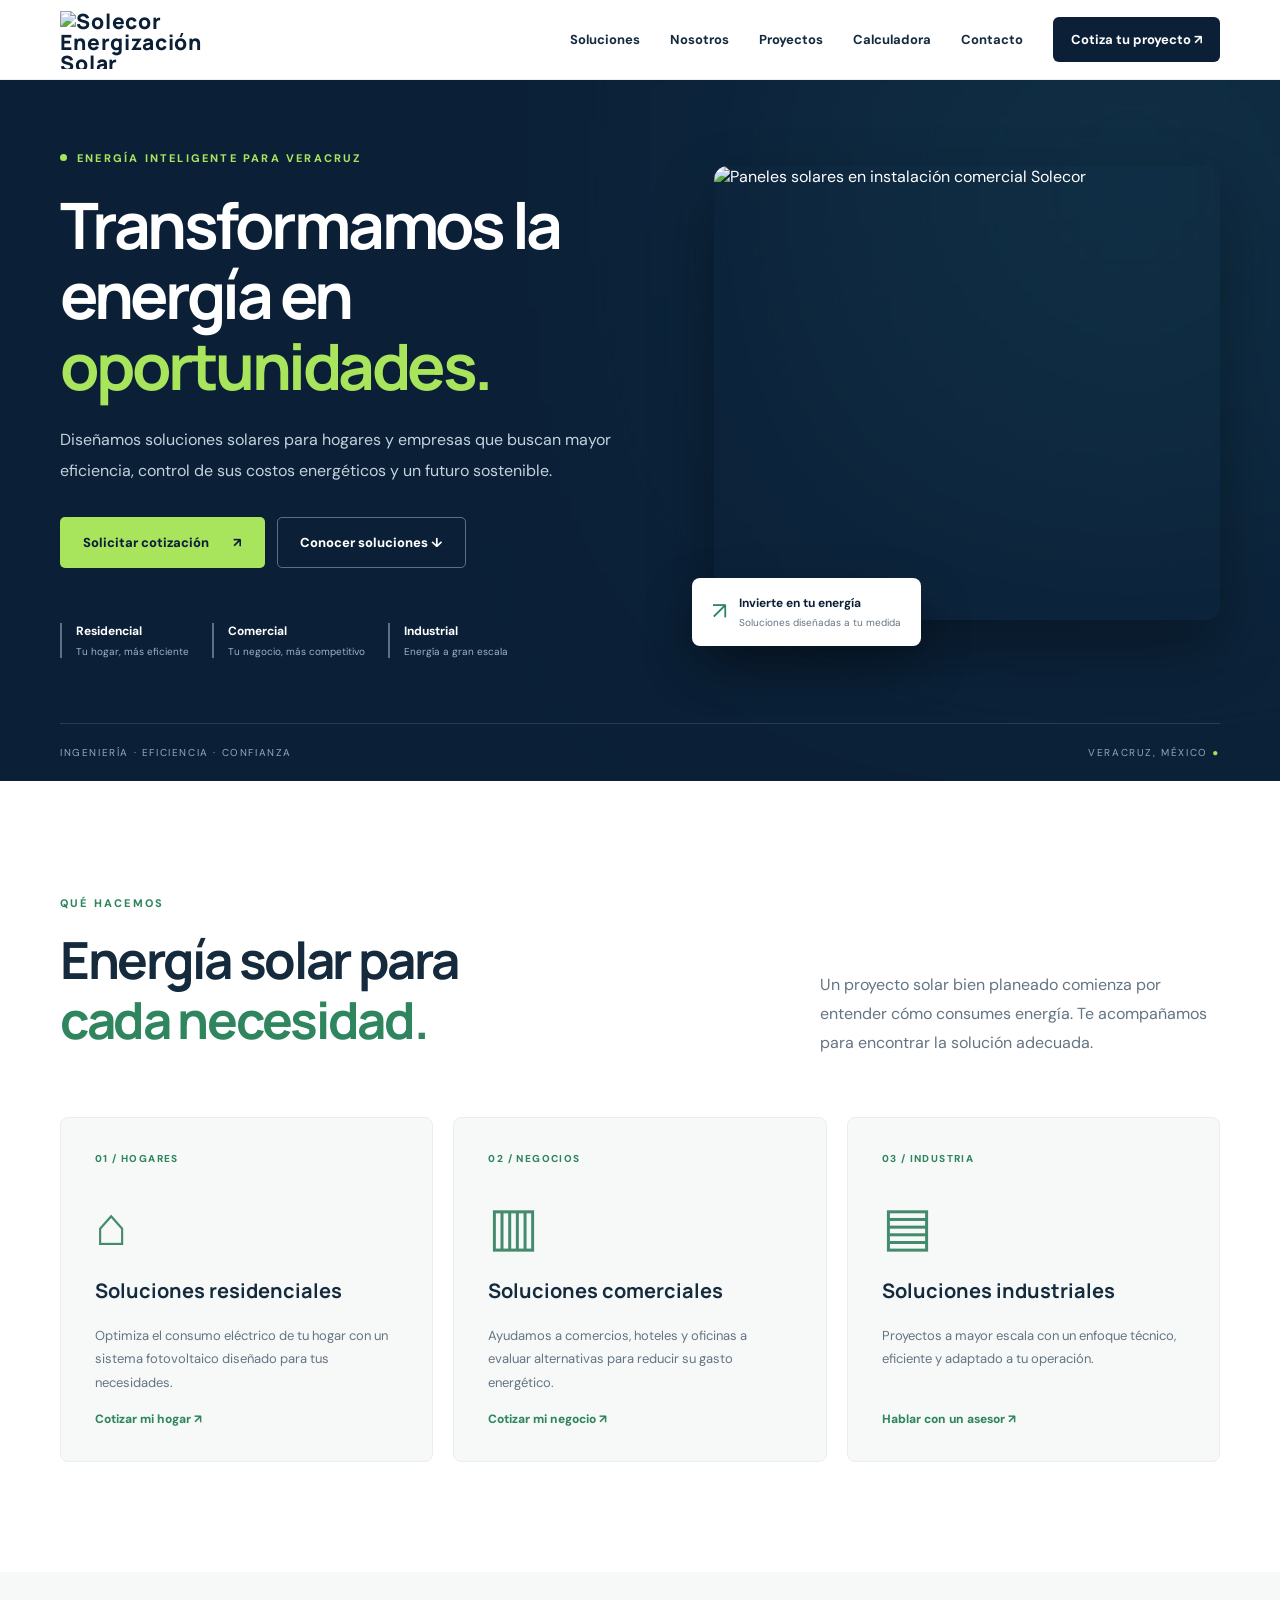
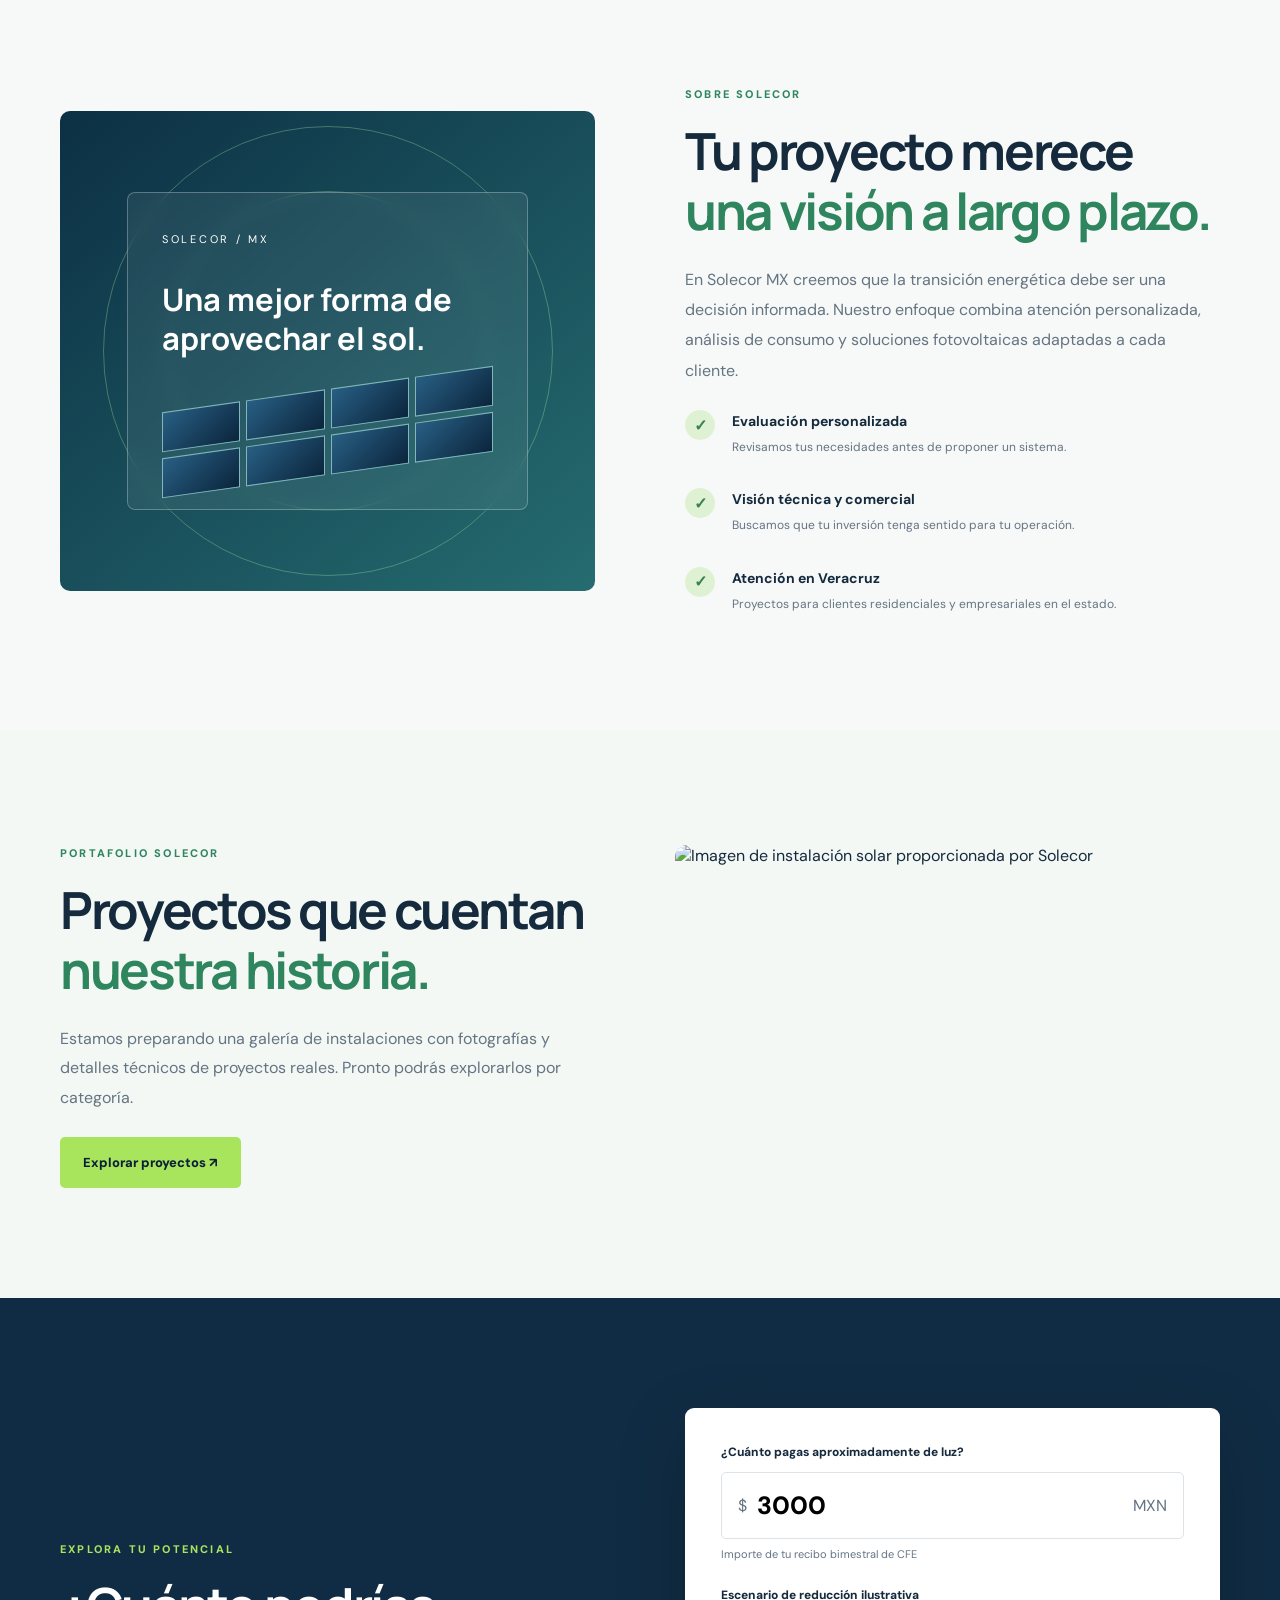
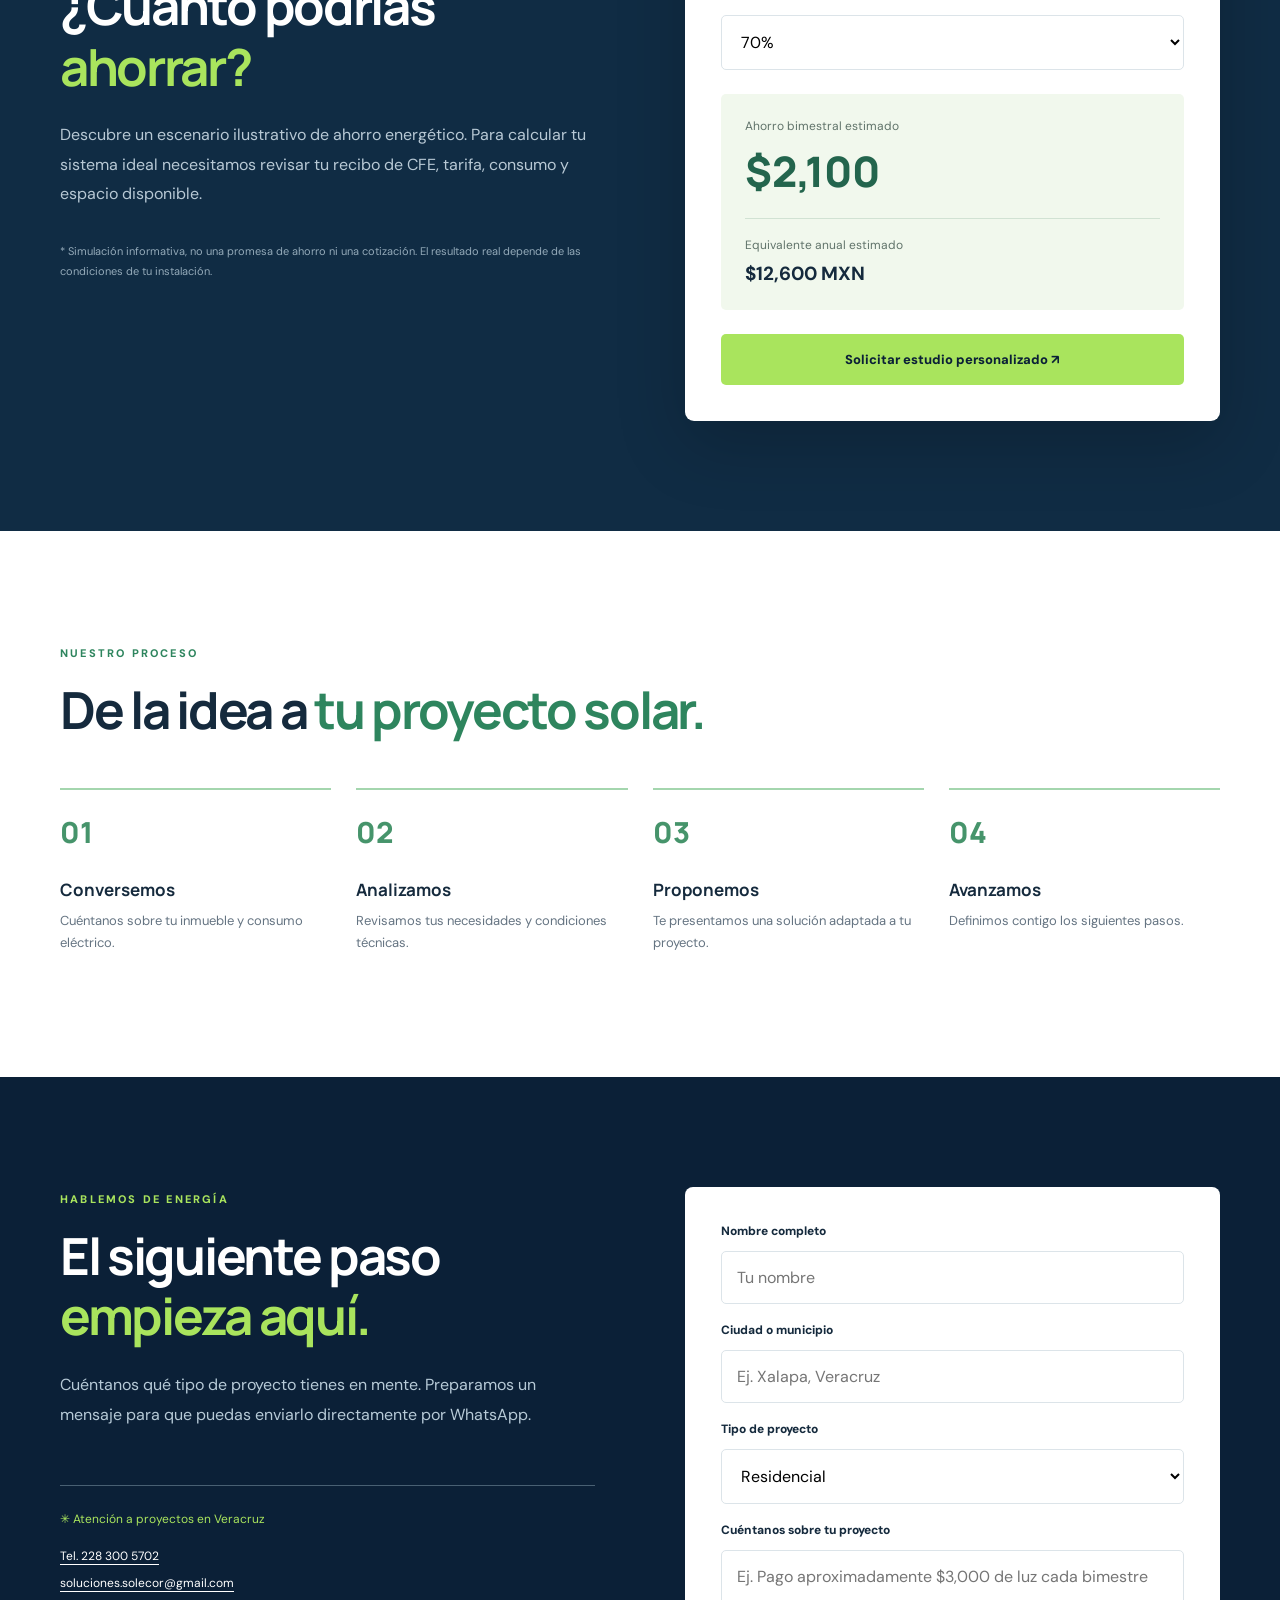
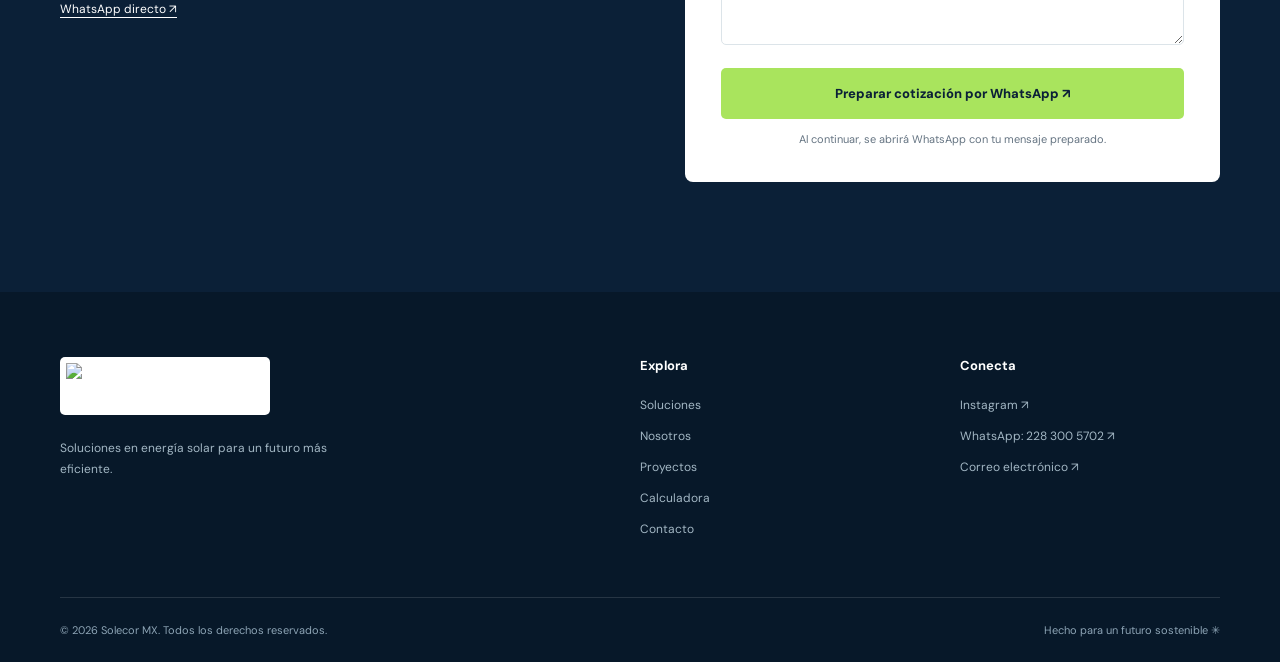
==== index.html @ 4fe8b653 "Página oficial Solecor MX." ====
<!doctype html>
<html lang="es-MX">
<head>
<meta charset="utf-8"><meta name="viewport" content="width=device-width,initial-scale=1">
<title>Solecor MX | Soluciones en Energía Solar en Veracruz</title>
<meta name="description" content="Solecor MX: soluciones de energía solar para hogares, comercios e industrias en Veracruz. Solicita una evaluación de tu proyecto fotovoltaico.">
<meta property="og:title" content="Solecor | Energización Solar"><meta property="og:description" content="Venta e instalación de paneles solares para hogares y empresas en Veracruz."><meta property="og:type" content="website"><meta property="og:image" content="assets/instalacion-solar-solecor.jpg"><meta name="theme-color" content="#0b2037"><meta name="robots" content="index,follow">
<link rel="icon" href="favicon.svg" type="image/svg+xml"><link rel="stylesheet" href="styles.css">
</head>
<body>
<header class="header" id="inicio"><div class="container nav"><a class="brand" href="#inicio" aria-label="Solecor MX inicio"><img class="brand-logo" src="assets/solecor-logo.png" alt="Solecor Energización Solar"></a><button class="menu-toggle" id="menuToggle" aria-expanded="false" aria-controls="mainNav" aria-label="Abrir menú">☰</button><nav id="mainNav" aria-label="Navegación principal"><a href="#soluciones">Soluciones</a><a href="#nosotros">Nosotros</a><a href="proyectos.html">Proyectos</a><a href="#calculadora">Calculadora</a><a href="#contacto">Contacto</a><a class="nav-cta" href="#contacto">Cotiza tu proyecto ↗</a></nav></div></header>
<main>
<section class="hero"><div class="hero-glow"></div><div class="container hero-grid"><div class="hero-copy"><span class="eyebrow"><span class="dot"></span> ENERGÍA INTELIGENTE PARA VERACRUZ</span><h1>Transformamos la energía en <em>oportunidades.</em></h1><p>Diseñamos soluciones solares para hogares y empresas que buscan mayor eficiencia, control de sus costos energéticos y un futuro sostenible.</p><div class="hero-actions"><a class="btn btn-green" href="#contacto">Solicitar cotización <span>↗</span></a><a class="btn btn-outline" href="#soluciones">Conocer soluciones ↓</a></div><div class="hero-trust"><div><strong>Residencial</strong><span>Tu hogar, más eficiente</span></div><div><strong>Comercial</strong><span>Tu negocio, más competitivo</span></div><div><strong>Industrial</strong><span>Energía a gran escala</span></div></div></div><div class="hero-art" role="img" aria-label="Fotografía de instalación de paneles solares Solecor"><img class="hero-photo" src="assets/instalacion-solar-solecor.jpg" alt="Paneles solares en instalación comercial Solecor"><div class="float-card"><span class="float-icon">↗</span><div><b>Invierte en tu energía</b><small>Soluciones diseñadas a tu medida</small></div></div></div></div><div class="hero-bottom container"><span>INGENIERÍA · EFICIENCIA · CONFIANZA</span><span>VERACRUZ, MÉXICO <span class="green">●</span></span></div></section>
<section class="section solutions" id="soluciones"><div class="container"><div class="section-top"><div><span class="kicker">QUÉ HACEMOS</span><h2>Energía solar para<br><em>cada necesidad.</em></h2></div><p>Un proyecto solar bien planeado comienza por entender cómo consumes energía. Te acompañamos para encontrar la solución adecuada.</p></div><div class="service-grid"><article class="service-card"><span class="service-no">01 / HOGARES</span><div class="service-symbol">⌂</div><h3>Soluciones residenciales</h3><p>Optimiza el consumo eléctrico de tu hogar con un sistema fotovoltaico diseñado para tus necesidades.</p><a href="#contacto">Cotizar mi hogar ↗</a></article><article class="service-card"><span class="service-no">02 / NEGOCIOS</span><div class="service-symbol">▥</div><h3>Soluciones comerciales</h3><p>Ayudamos a comercios, hoteles y oficinas a evaluar alternativas para reducir su gasto energético.</p><a href="#contacto">Cotizar mi negocio ↗</a></article><article class="service-card"><span class="service-no">03 / INDUSTRIA</span><div class="service-symbol">▤</div><h3>Soluciones industriales</h3><p>Proyectos a mayor escala con un enfoque técnico, eficiente y adaptado a tu operación.</p><a href="#contacto">Hablar con un asesor ↗</a></article></div></div></section>
<section class="section about" id="nosotros"><div class="container about-grid"><div class="about-visual"><div class="orb orb-a"></div><div class="orb orb-b"></div><div class="about-panel"><span>SOLECOR / MX</span><strong>Una mejor forma de aprovechar el sol.</strong><div class="mini-grid"><i></i><i></i><i></i><i></i><i></i><i></i><i></i><i></i></div></div></div><div><span class="kicker">SOBRE SOLECOR</span><h2>Tu proyecto merece <em>una visión a largo plazo.</em></h2><p>En Solecor MX creemos que la transición energética debe ser una decisión informada. Nuestro enfoque combina atención personalizada, análisis de consumo y soluciones fotovoltaicas adaptadas a cada cliente.</p><div class="benefit"><span>✓</span><div><b>Evaluación personalizada</b><p>Revisamos tus necesidades antes de proponer un sistema.</p></div></div><div class="benefit"><span>✓</span><div><b>Visión técnica y comercial</b><p>Buscamos que tu inversión tenga sentido para tu operación.</p></div></div><div class="benefit"><span>✓</span><div><b>Atención en Veracruz</b><p>Proyectos para clientes residenciales y empresariales en el estado.</p></div></div></div></div></section>
<section class="section project-teaser"><div class="container teaser-grid"><div><span class="kicker">PORTAFOLIO SOLECOR</span><h2>Proyectos que cuentan <em>nuestra historia.</em></h2><p>Estamos preparando una galería de instalaciones con fotografías y detalles técnicos de proyectos reales. Pronto podrás explorarlos por categoría.</p><a class="btn btn-green" href="proyectos.html">Explorar proyectos ↗</a></div><div class="teaser-image"><img src="assets/instalacion-solar-solecor.jpg" alt="Imagen de instalación solar proporcionada por Solecor"></div></div></section><section class="section calculator" id="calculadora"><div class="container calc-grid"><div><span class="kicker light">EXPLORA TU POTENCIAL</span><h2>¿Cuánto podrías <em>ahorrar?</em></h2><p>Descubre un escenario ilustrativo de ahorro energético. Para calcular tu sistema ideal necesitamos revisar tu recibo de CFE, tarifa, consumo y espacio disponible.</p><p class="disclaimer">* Simulación informativa, no una promesa de ahorro ni una cotización. El resultado real depende de las condiciones de tu instalación.</p></div><div class="calc-card"><label for="bill">¿Cuánto pagas aproximadamente de luz?</label><div class="bill-input"><span>$</span><input id="bill" type="number" min="0" step="100" value="3000" inputmode="decimal" aria-describedby="billHelp"><span>MXN</span></div><small id="billHelp">Importe de tu recibo bimestral de CFE</small><label for="savings">Escenario de reducción ilustrativa</label><select id="savings"><option value="50">50%</option><option value="70" selected>70%</option><option value="90">90%</option></select><div class="result"><span>Ahorro bimestral estimado</span><strong id="savingValue">$2,100</strong><div class="result-line"></div><span>Equivalente anual estimado</span><b id="annualValue">$12,600 MXN</b></div><a href="#contacto" class="btn btn-green full">Solicitar estudio personalizado ↗</a></div></div></section>
<section class="section process"><div class="container"><span class="kicker">NUESTRO PROCESO</span><h2>De la idea a <em>tu proyecto solar.</em></h2><div class="steps"><div><span>01</span><h3>Conversemos</h3><p>Cuéntanos sobre tu inmueble y consumo eléctrico.</p></div><div><span>02</span><h3>Analizamos</h3><p>Revisamos tus necesidades y condiciones técnicas.</p></div><div><span>03</span><h3>Proponemos</h3><p>Te presentamos una solución adaptada a tu proyecto.</p></div><div><span>04</span><h3>Avanzamos</h3><p>Definimos contigo los siguientes pasos.</p></div></div></div></section>
<section class="section contact" id="contacto"><div class="container contact-grid"><div><span class="kicker light">HABLEMOS DE ENERGÍA</span><h2>El siguiente paso <em>empieza aquí.</em></h2><p>Cuéntanos qué tipo de proyecto tienes en mente. Preparamos un mensaje para que puedas enviarlo directamente por WhatsApp.</p><div class="contact-note">✳ Atención a proyectos en Veracruz<br><br><a href="tel:+522283005702">Tel. 228 300 5702</a><br><a href="mailto:soluciones.solecor@gmail.com">soluciones.solecor@gmail.com</a><br><a href="https://wa.me/522283005702" target="_blank" rel="noopener noreferrer">WhatsApp directo ↗</a></div></div><form id="quoteForm" class="contact-form"><label for="name">Nombre completo</label><input id="name" name="name" required placeholder="Tu nombre"><label for="city">Ciudad o municipio</label><input id="city" name="city" required placeholder="Ej. Xalapa, Veracruz"><label for="type">Tipo de proyecto</label><select id="type" name="type"><option>Residencial</option><option>Comercial</option><option>Industrial</option></select><label for="message">Cuéntanos sobre tu proyecto</label><textarea id="message" name="message" rows="3" placeholder="Ej. Pago aproximadamente $3,000 de luz cada bimestre"></textarea><button type="submit" class="btn btn-green full">Preparar cotización por WhatsApp ↗</button><p class="form-note" id="formNote" aria-live="polite">Al continuar, se abrirá WhatsApp con tu mensaje preparado.</p></form></div></section>
</main><footer class="footer"><div class="container footer-main"><div><a class="brand" href="#inicio"><img class="brand-logo" src="assets/solecor-logo.png" alt="Solecor Energización Solar"></a><p>Soluciones en energía solar para un futuro más eficiente.</p></div><div><b>Explora</b><a href="#soluciones">Soluciones</a><a href="#nosotros">Nosotros</a><a href="proyectos.html">Proyectos</a><a href="#calculadora">Calculadora</a><a href="#contacto">Contacto</a></div><div><b>Conecta</b><a href="https://www.instagram.com/solecor_mx/" target="_blank" rel="noopener noreferrer">Instagram ↗</a><a href="https://wa.me/522283005702" target="_blank" rel="noopener noreferrer">WhatsApp: 228 300 5702 ↗</a><a href="mailto:soluciones.solecor@gmail.com">Correo electrónico ↗</a></div></div><div class="container footer-bottom"><span>© <span id="year"></span> Solecor MX. Todos los derechos reservados.</span><span>Hecho para un futuro sostenible ✳</span></div></footer>
<script src="script.js"></script>
</body></html>
---- styles.css ----
@import url('https://fonts.googleapis.com/css2?family=DM+Sans:wght@400;500;600;700&family=Manrope:wght@400;500;600;700;800&display=swap');
:root{--navy:#0b2037;--navy2:#102b46;--green:#a9e45d;--green-dark:#2e855e;--ink:#152a3d;--muted:#657482;--line:#dce4e9;--bg:#f6f9f8}*{box-sizing:border-box}html{scroll-behavior:smooth;scroll-padding-top:80px}body{margin:0;font-family:'DM Sans',Arial,sans-serif;color:var(--ink);background:#fff}a{text-decoration:none;color:inherit}button,input,select,textarea{font:inherit}.container{width:min(1160px,calc(100% - 48px));margin:auto}.header{height:80px;position:sticky;top:0;background:#fff;z-index:20;border-bottom:1px solid #edf0f1}.nav{display:flex;align-items:center;justify-content:space-between;height:100%}.brand{display:flex;gap:9px;align-items:center;color:var(--navy);font-family:Manrope,sans-serif;font-weight:800;letter-spacing:.04em;font-size:21px;line-height:1}.brand-icon{color:#65aa47;font-size:34px}.brand small{display:block;font-size:8px;letter-spacing:.24em;margin-top:7px}.nav nav{display:flex;align-items:center;gap:30px;font-size:13px;font-weight:700}.nav nav>a:hover{color:var(--green-dark)}.nav-cta{background:var(--navy);color:white;padding:14px 18px;border-radius:6px}.nav nav>a.nav-cta:hover{color:var(--green)}.menu-toggle{display:none;background:none;border:0;font-size:27px}.hero{background:var(--navy);color:#fff;position:relative;overflow:hidden}.hero-glow{position:absolute;width:700px;height:700px;background:#1d566b;filter:blur(140px);opacity:.25;right:-200px;top:-240px}.hero-grid{min-height:620px;display:grid;grid-template-columns:1.1fr .9fr;align-items:center;gap:35px;position:relative}.hero-copy{padding:65px 0}.eyebrow,.kicker{font-size:11px;letter-spacing:.2em;font-weight:800;color:var(--green-dark)}.eyebrow{color:var(--green);display:inline-flex;align-items:center;gap:10px}.dot{height:7px;width:7px;background:var(--green);border-radius:50%}h1,h2,h3,p{margin-top:0}h1,h2,h3{font-family:Manrope,Arial,sans-serif}h1{font-size:clamp(42px,5vw,69px);line-height:1.1;letter-spacing:-.055em;margin:24px 0}h1 em,h2 em{font-style:normal;color:var(--green)}.hero-copy>p{font-size:16px;line-height:1.9;color:#c3d2dd;max-width:570px}.hero-actions{display:flex;gap:12px;flex-wrap:wrap;margin:31px 0 55px}.btn{display:inline-flex;justify-content:center;align-items:center;gap:24px;padding:16px 22px;border-radius:5px;font-weight:800;font-size:13px;border:1px solid transparent;cursor:pointer}.btn-green{background:var(--green);color:var(--navy)}.btn-green:hover{background:#c1f184}.btn-outline{border-color:#5a7185;color:white}.btn-outline:hover{background:#ffffff15}.hero-trust{display:flex;gap:23px}.hero-trust>div{border-left:2px solid #597487;padding-left:14px}.hero-trust strong,.hero-trust span{display:block}.hero-trust strong{font-size:12px}.hero-trust span{font-size:10px;color:#9eb2c1;margin-top:6px}.hero-art{height:465px;position:relative;display:flex;align-items:center;justify-content:center}.sun{width:290px;height:290px;border-radius:50%;background:radial-gradient(circle,#9ee2bc44 0,#60a9b51a 65%,transparent 70%);position:absolute;top:8px;right:0}.building{position:relative;transform:perspective(700px) rotateY(-14deg) rotateX(4deg);width:88%;filter:drop-shadow(15px 30px 20px #0005)}.roof{height:210px;clip-path:polygon(15% 0,100% 15%,84% 100%,0 76%);background:#27475d;padding:18px}.panels{height:100%;width:100%;clip-path:polygon(15% 0,100% 15%,84% 100%,0 76%);background:repeating-linear-gradient(0deg,transparent 0 35px,#6b9bb7 36px 38px),repeating-linear-gradient(90deg,#143b5d 0 45px,#628ba9 46px 48px);border:4px solid #a0b9c9}.wall{height:145px;margin:-20px 13% 0 10%;background:linear-gradient(115deg,#dce9e8,#789ca6);display:flex;align-items:center;justify-content:space-around}.wall span{width:20%;height:60%;background:#173b52;border:6px solid #d9e6e5}.float-card{position:absolute;bottom:20px;left:0;background:white;color:var(--navy);border-radius:8px;padding:17px 20px;display:flex;gap:12px;box-shadow:0 20px 50px #0005}.float-icon{font-size:24px;color:var(--green-dark)}.float-card b,.float-card small{display:block}.float-card b{font-size:12px}.float-card small{font-size:10px;color:var(--muted);margin-top:5px}.hero-bottom{border-top:1px solid #ffffff20;display:flex;justify-content:space-between;padding:22px 0;font-size:10px;letter-spacing:.16em;color:#92aabd}.green{color:var(--green)}.section{padding:110px 0}.section-top{display:flex;justify-content:space-between;align-items:end;gap:40px;margin-bottom:43px}.section-top p{max-width:400px;line-height:1.8;color:var(--muted)}h2{font-size:clamp(34px,4vw,52px);line-height:1.18;letter-spacing:-.045em;margin:17px 0 24px}h2 em{color:var(--green-dark)}.service-grid{display:grid;grid-template-columns:repeat(3,1fr);gap:20px}.service-card{padding:34px;background:var(--bg);border:1px solid #e9eeee;border-radius:8px;min-height:345px;display:flex;flex-direction:column;transition:transform .2s}.service-card:hover{transform:translateY(-5px);border-color:#bbd5c6}.service-no{font-size:10px;letter-spacing:.14em;font-weight:800;color:var(--green-dark)}.service-symbol{font-size:54px;color:#448a6c;margin:26px 0 15px}.service-card h3{font-size:20px}.service-card p{font-size:13px;line-height:1.8;color:var(--muted)}.service-card a{margin-top:auto;font-size:12px;font-weight:800;color:var(--green-dark)}.about{background:#f7f9f8}.about-grid{display:grid;grid-template-columns:1fr 1fr;align-items:center;gap:90px}.about-visual{height:480px;background:linear-gradient(140deg,#0c3044,#256c70);border-radius:10px;position:relative;overflow:hidden;display:grid;place-items:center}.orb{position:absolute;border-radius:50%;border:1px solid #a5e9a355}.orb-a{width:450px;height:450px}.orb-b{width:320px;height:320px}.about-panel{position:relative;width:75%;padding:34px;background:#ffffff12;backdrop-filter:blur(8px);border:1px solid #ffffff45;color:white;border-radius:8px}.about-panel>span{font-size:11px;letter-spacing:.25em}.about-panel strong{font:700 31px/1.25 Manrope;display:block;margin:32px 0}.mini-grid{display:grid;grid-template-columns:repeat(4,1fr);gap:6px;transform:skewY(-8deg)}.mini-grid i{height:40px;background:linear-gradient(140deg,#285f83,#0b253d);border:1px solid #81b6bd}.about-grid>div:last-child>p{line-height:1.9;color:var(--muted)}.benefit{display:flex;gap:17px;margin-top:24px}.benefit>span{display:grid;place-items:center;flex-shrink:0;width:30px;height:30px;border-radius:50%;background:#dff1d3;color:#398053;font-weight:900}.benefit b{font-size:14px}.benefit p{font-size:12px;color:var(--muted);margin:7px 0;line-height:1.6}.calculator{background:#102c44;color:white}.calc-grid{display:grid;grid-template-columns:1fr 1fr;gap:90px;align-items:center}.kicker.light{color:var(--green)}.calculator h2 em,.contact h2 em{color:var(--green)}.calc-grid>div>p{line-height:1.85;color:#b8c9d5}.calc-grid .disclaimer{font-size:11px;color:#94aab9;margin-top:32px}.calc-card{background:white;color:var(--ink);padding:36px;border-radius:9px;box-shadow:0 22px 70px #0003}.calc-card label,.contact-form label{display:block;font-size:12px;font-weight:800;margin-bottom:12px}.bill-input{display:flex;align-items:center;border:1px solid var(--line);border-radius:5px;padding:0 16px}.bill-input input{border:0;outline:0;min-width:0;width:100%;padding:16px 10px;font-size:25px;font-weight:800}.bill-input span{color:var(--muted)}.calc-card small{display:block;color:var(--muted);margin:8px 0 26px;font-size:11px}.calc-card select,.contact-form select,.contact-form input,.contact-form textarea{width:100%;border:1px solid var(--line);border-radius:5px;background:white;padding:15px;outline-color:var(--green-dark)}.result{background:#f1f8ed;padding:24px;margin:24px 0;border-radius:5px}.result span{font-size:12px;color:#60736a;display:block}.result strong{display:block;font:800 42px Manrope;color:#23654d;margin:8px 0}.result-line{height:1px;background:#d1e2d3;margin:18px 0}.result b{display:block;margin-top:8px;font-size:19px}.full{width:100%}.process h2{margin-bottom:48px}.steps{display:grid;grid-template-columns:repeat(4,1fr);gap:25px}.steps>div{border-top:2px solid #a4d6ae;padding-top:22px}.steps span{font:800 29px Manrope;color:#46946b}.steps h3{margin:26px 0 9px;font-size:17px}.steps p{font-size:13px;line-height:1.7;color:var(--muted)}.contact{background:var(--navy);color:white}.contact-grid{display:grid;grid-template-columns:1fr 1fr;gap:90px;align-items:start}.contact-grid>div>p{line-height:1.9;color:#b7cad7}.contact-note{border-top:1px solid #496073;padding-top:25px;margin-top:55px;font-size:12px;color:var(--green)}.contact-form{background:white;color:var(--ink);padding:36px;border-radius:8px}.contact-form input,.contact-form select,.contact-form textarea{margin-bottom:18px}.contact-form textarea{resize:vertical}.form-note{font-size:11px;color:var(--muted);text-align:center;margin:13px 0 0}.footer{background:#071829;color:white;padding:65px 0 25px}.footer-main{display:grid;grid-template-columns:2fr 1fr 1fr;gap:60px;padding-bottom:60px}.footer .brand{color:white}.footer-main p{font-size:12px;color:#a3b7c4;max-width:300px;line-height:1.8;margin-top:23px}.footer-main>div:not(:first-child){display:flex;flex-direction:column;gap:15px}.footer-main b{font-size:13px;margin-bottom:8px}.footer-main a:not(.brand){font-size:12px;color:#a3b7c4}.footer-bottom{display:flex;justify-content:space-between;border-top:1px solid #ffffff20;padding-top:25px;font-size:11px;color:#8da4b5}@media(max-width:850px){.menu-toggle{display:block}.nav nav{display:none;position:absolute;top:80px;left:0;right:0;background:white;padding:25px 24px;box-shadow:0 12px 20px #0002;flex-direction:column;align-items:stretch;gap:20px}.nav nav.open{display:flex}.hero-grid,.about-grid,.calc-grid,.contact-grid{grid-template-columns:1fr;gap:30px}.hero-grid{padding-top:20px}.hero-copy{padding:55px 0 10px}.hero-art{height:340px}.hero-trust{flex-wrap:wrap}.section{padding:70px 0}.section-top{display:block}.service-grid{grid-template-columns:1fr}.service-card{min-height:270px}.about-visual{height:340px}.steps{grid-template-columns:repeat(2,1fr)}.footer-main{gap:25px}}@media(max-width:500px){.container{width:min(100% - 34px,1160px)}.hero-art{height:280px}.hero-trust{gap:12px}.hero-trust span{font-size:9px}.hero-bottom{gap:10px;font-size:8px}.hero-actions .btn{width:100%}.float-card{bottom:0}.steps{grid-template-columns:1fr 1fr;gap:18px}.contact-form,.calc-card{padding:23px}.footer-main{grid-template-columns:1fr 1fr}.footer-main>div:first-child{grid-column:span 2}.footer-bottom{flex-direction:column;gap:10px}.about-panel strong{font-size:24px}}

/* Identidad oficial Solecor y fotografía de instalación */
.brand-logo{display:block;width:195px;max-height:58px;object-fit:contain;object-position:left center}.footer .brand-logo{background:#fff;border-radius:5px;padding:6px;width:210px}.hero-photo{width:100%;height:100%;object-fit:cover;object-position:center 45%;border-radius:14px;box-shadow:0 28px 65px #0005}.hero-art{height:490px;padding:10px 0 26px}.hero-art .float-card{bottom:0;left:-22px}.contact-note a{color:#fff;text-decoration:underline;text-underline-offset:4px;line-height:2.2}@media(max-width:850px){.hero-art{height:420px}.brand-logo{width:168px}}@media(max-width:500px){.hero-art{height:350px}.hero-art .float-card{left:0}.brand-logo{width:158px}}

/* Portafolio independiente */
.project-teaser{background:#f3f8f5}.teaser-grid{display:grid;grid-template-columns:1fr 1fr;align-items:center;gap:70px}.teaser-grid p{color:var(--muted);line-height:1.85;margin-bottom:25px}.teaser-image{height:340px;border-radius:12px;overflow:hidden}.teaser-image img{width:100%;height:100%;object-fit:cover}.portfolio-hero{background:var(--navy);color:white;padding:100px 0 110px}.portfolio-hero h1{max-width:820px}.portfolio-hero p{color:#b8c9d5;max-width:700px;line-height:1.9}.portfolio-main{min-height:470px}.filter-bar{display:flex;flex-wrap:wrap;gap:10px;margin:0 0 35px}.filter-btn{font:700 13px Manrope,Arial,sans-serif;padding:12px 20px;border:1px solid #d4e1dc;background:#fff;color:var(--navy);border-radius:50px;cursor:pointer}.filter-btn.active,.filter-btn:hover{background:var(--navy);color:#fff;border-color:var(--navy)}.portfolio-grid{display:grid;grid-template-columns:repeat(3,minmax(0,1fr));gap:24px}.portfolio-card{border:1px solid #e4ebe7;border-radius:10px;overflow:hidden;background:white;box-shadow:0 12px 32px #0b20370c}.portfolio-cover{width:100%;height:220px;object-fit:cover}.portfolio-content{padding:24px}.portfolio-category{color:#398053;font-size:11px;text-transform:uppercase;letter-spacing:.1em;font-weight:800}.portfolio-content h3{font-size:20px;margin:13px 0}.portfolio-content p{font-size:13px;color:var(--muted)}.portfolio-open{padding:0;border:0;background:none;color:#267b50;font-weight:800;cursor:pointer;margin-top:10px}.portfolio-empty{text-align:center;padding:62px 22px;background:#f5f9f6;border:1px solid #e0ebe4;border-radius:12px}.portfolio-empty[hidden]{display:none}.empty-mark{font-size:44px;color:#70ba45}.portfolio-empty h3{font-size:24px;margin:12px 0}.portfolio-empty p{color:var(--muted);max-width:560px;margin:0 auto 25px;line-height:1.7}.portfolio-cta{background:#102c44;color:white;padding:90px 0;text-align:center}.portfolio-cta h2 em{color:var(--green)}.portfolio-cta p{color:#b8c9d5;margin-bottom:30px}.project-dialog{border:0;border-radius:12px;width:min(900px,calc(100% - 30px));max-height:90vh;padding:40px;color:var(--navy)}.project-dialog::backdrop{background:#06182bcc}.dialog-close{position:absolute;top:15px;right:18px;border:0;background:#edf2ef;border-radius:50%;width:36px;height:36px;cursor:pointer}.detail-gallery{display:grid;grid-template-columns:repeat(2,1fr);gap:12px;margin:25px 0}.detail-gallery img{width:100%;max-height:350px;object-fit:cover;border-radius:8px}.detail-facts{display:grid;grid-template-columns:1fr 2fr;gap:12px;padding-top:20px;border-top:1px solid #ddd}.detail-facts dt{font-weight:800}.detail-facts dd{margin:0;color:#536777}.portfolio-help{font-size:12px}@media(max-width:850px){.teaser-grid{grid-template-columns:1fr;gap:30px}.portfolio-grid{grid-template-columns:repeat(2,minmax(0,1fr))}.portfolio-hero{padding:75px 0}}@media(max-width:550px){.portfolio-grid{grid-template-columns:1fr}.teaser-image{height:260px}.project-dialog{padding:24px}.detail-gallery{grid-template-columns:1fr}}
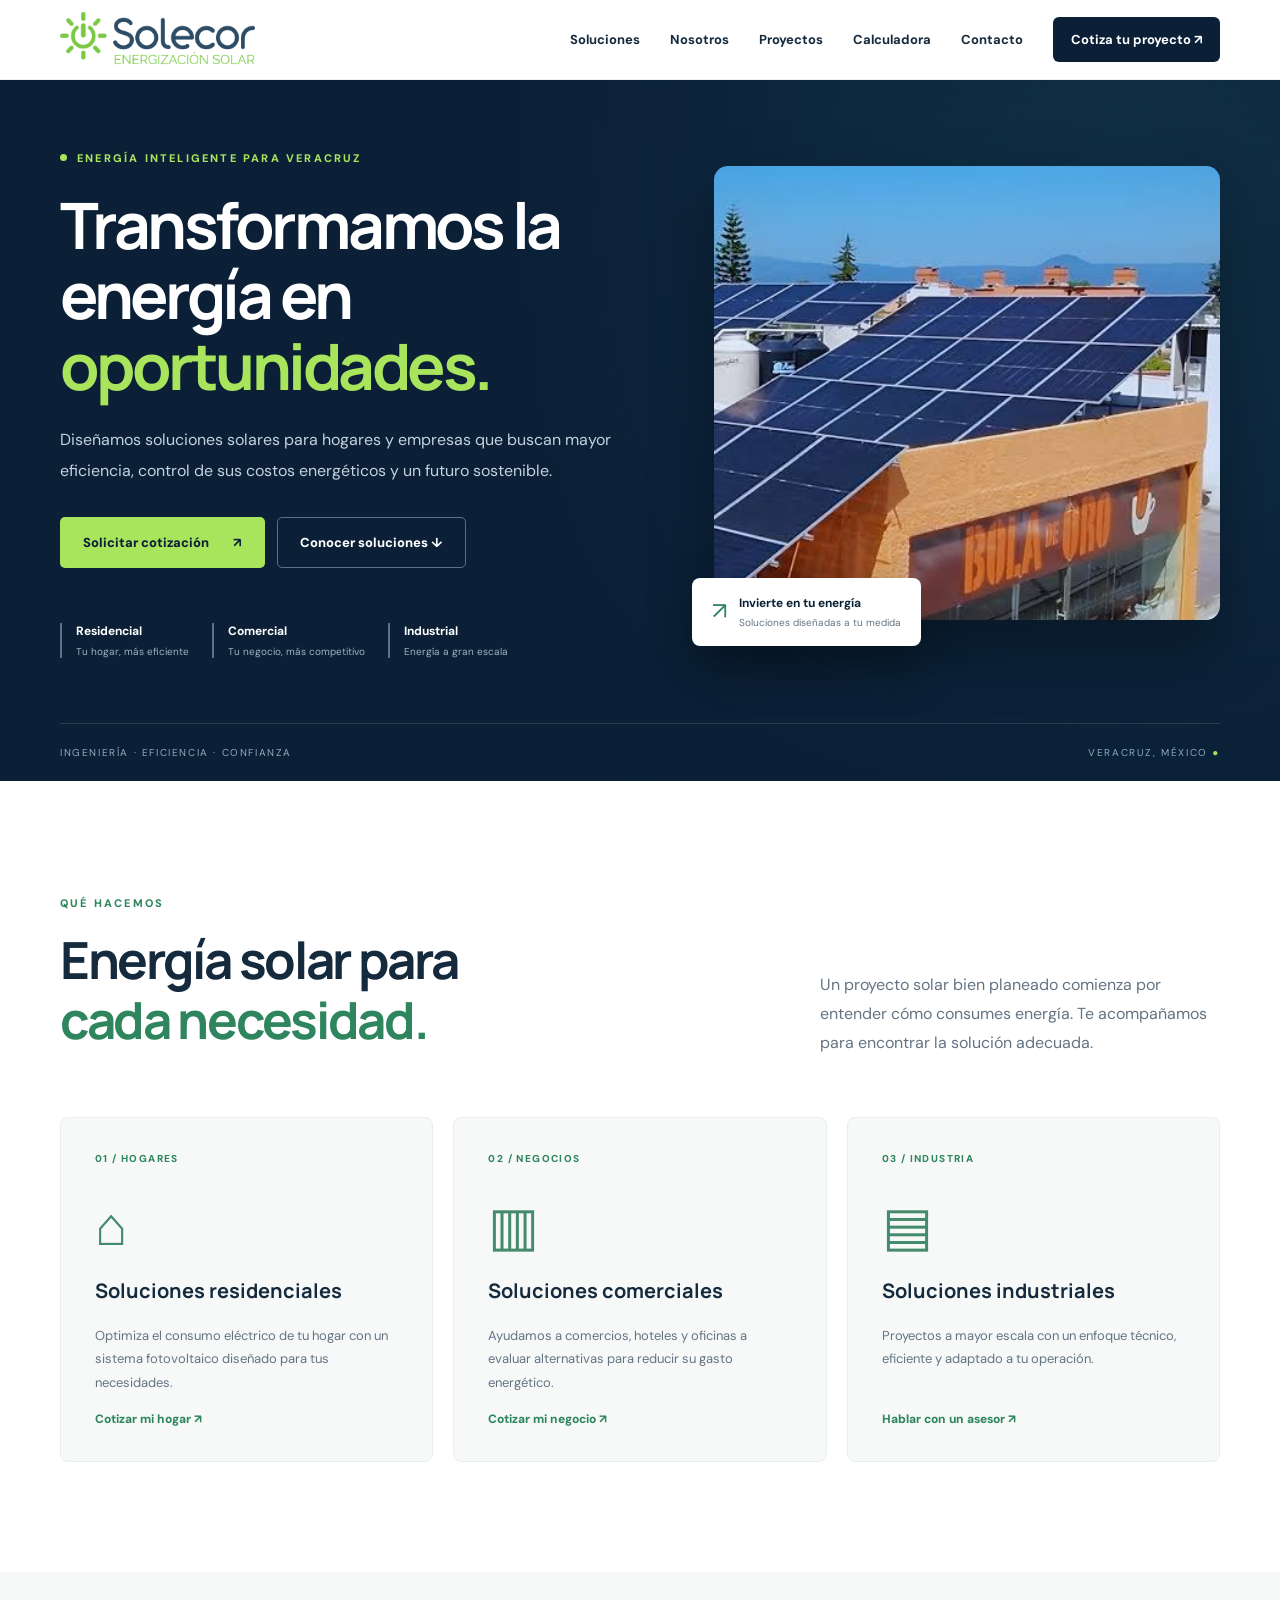
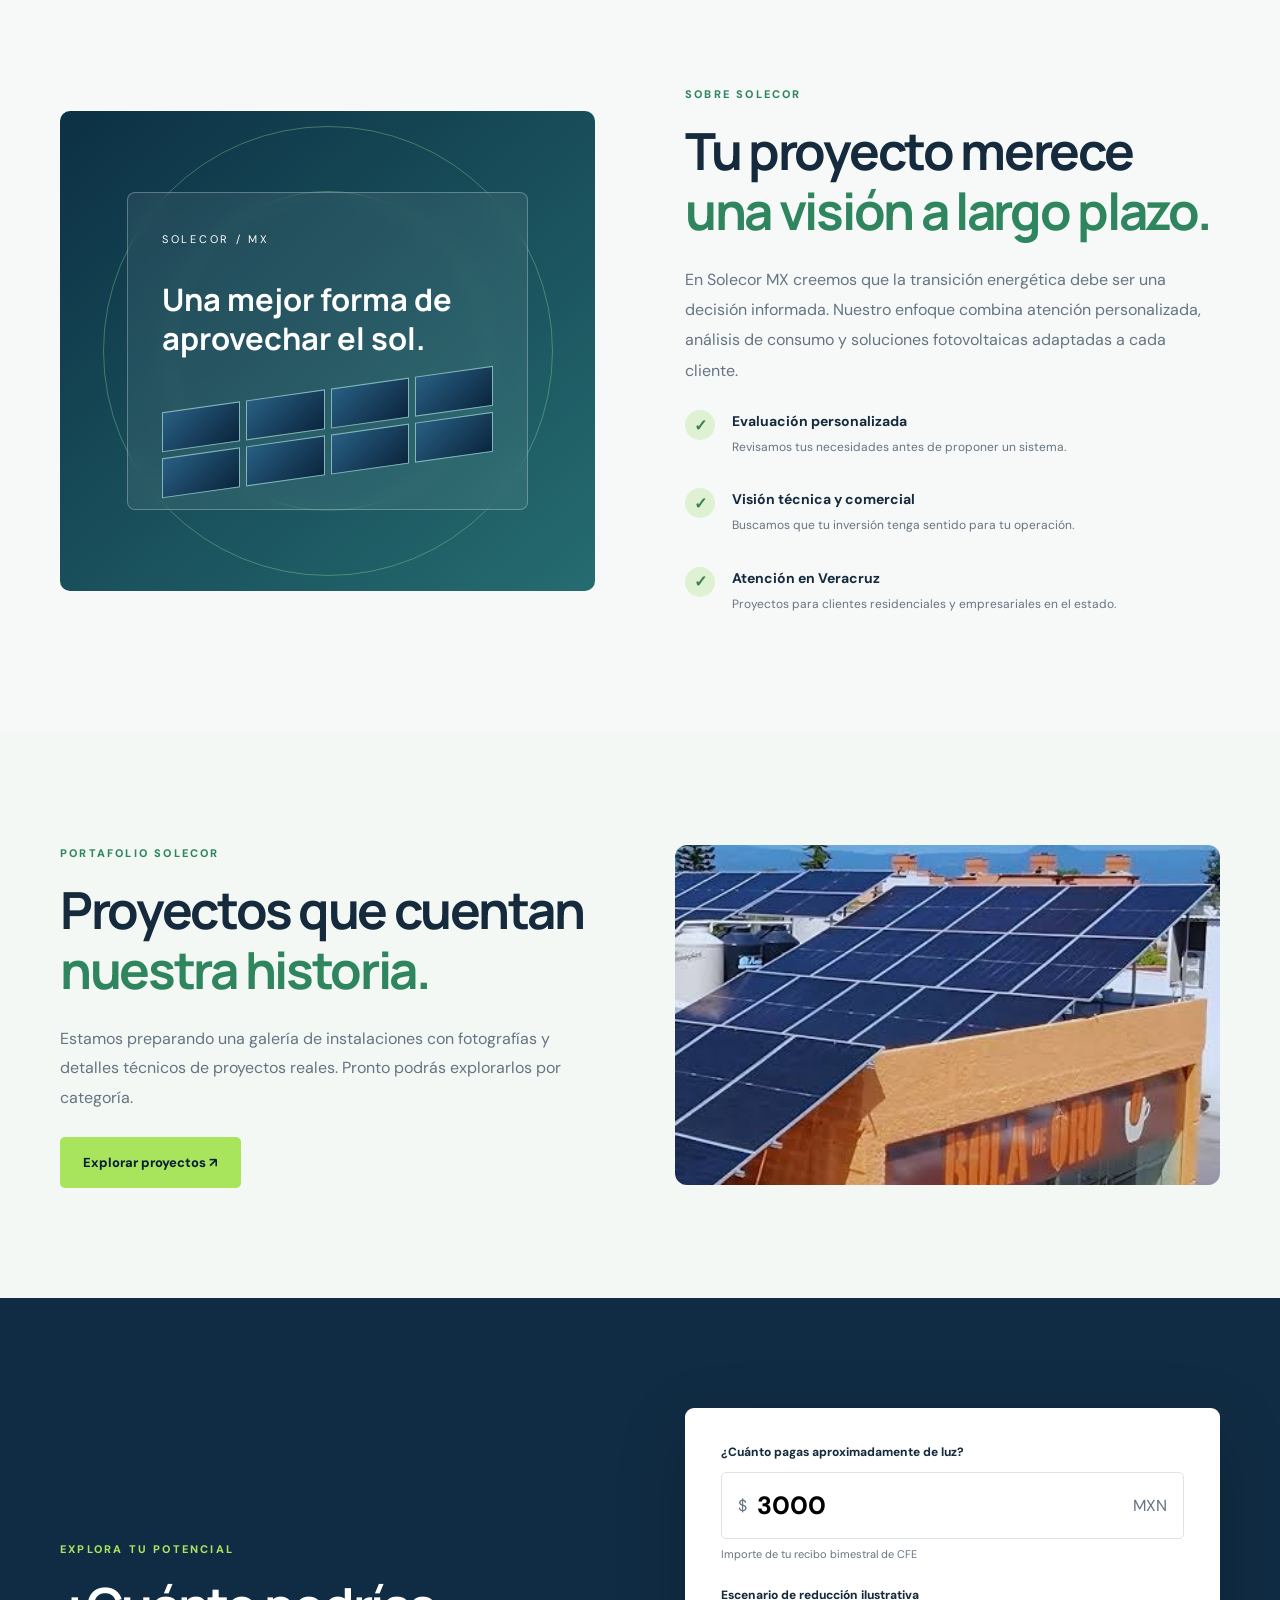
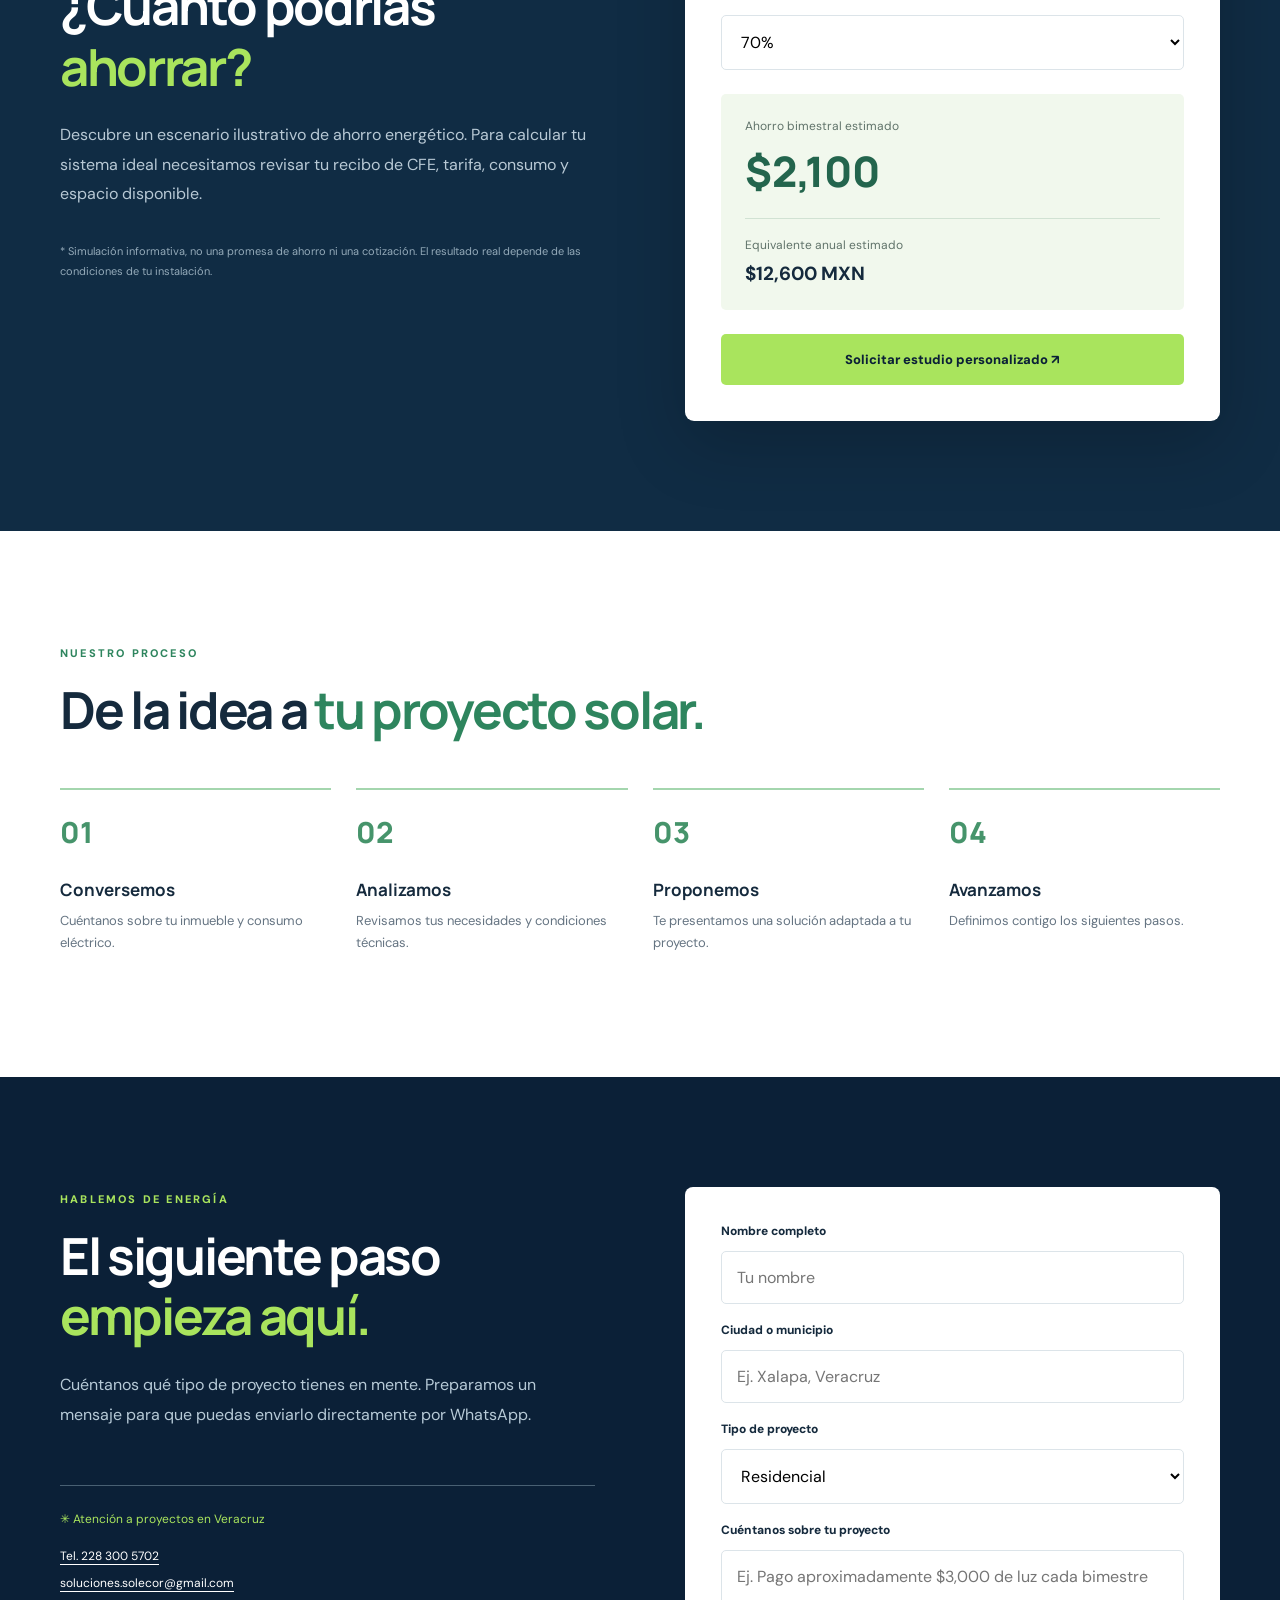
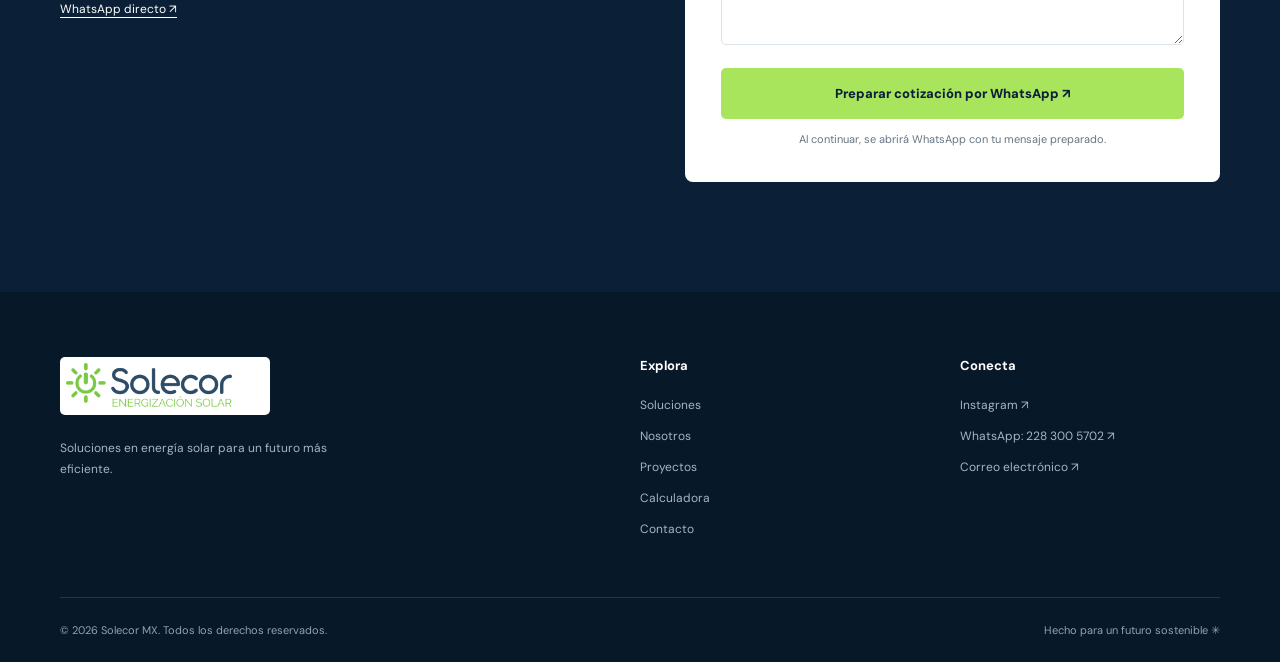
==== commit e77277b8: "Refactor index.html to improve structure and assets" ====
--- a/index.html
+++ b/index.html
@@ -4,18 +4,18 @@
 <meta charset="utf-8"><meta name="viewport" content="width=device-width,initial-scale=1">
 <title>Solecor MX | Soluciones en Energía Solar en Veracruz</title>
 <meta name="description" content="Solecor MX: soluciones de energía solar para hogares, comercios e industrias en Veracruz. Solicita una evaluación de tu proyecto fotovoltaico.">
-<meta property="og:title" content="Solecor | Energización Solar"><meta property="og:description" content="Venta e instalación de paneles solares para hogares y empresas en Veracruz."><meta property="og:type" content="website"><meta property="og:image" content="assets/instalacion-solar-solecor.jpg"><meta name="theme-color" content="#0b2037"><meta name="robots" content="index,follow">
+<meta property="og:title" content="Solecor | Energización Solar"><meta property="og:description" content="Venta e instalación de paneles solares para hogares y empresas en Veracruz."><meta property="og:type" content="website"><meta property="og:image" content="instalacion-solar-solecor.jpg"><meta name="theme-color" content="#0b2037"><meta name="robots" content="index,follow">
 <link rel="icon" href="favicon.svg" type="image/svg+xml"><link rel="stylesheet" href="styles.css">
 </head>
 <body>
-<header class="header" id="inicio"><div class="container nav"><a class="brand" href="#inicio" aria-label="Solecor MX inicio"><img class="brand-logo" src="assets/solecor-logo.png" alt="Solecor Energización Solar"></a><button class="menu-toggle" id="menuToggle" aria-expanded="false" aria-controls="mainNav" aria-label="Abrir menú">☰</button><nav id="mainNav" aria-label="Navegación principal"><a href="#soluciones">Soluciones</a><a href="#nosotros">Nosotros</a><a href="proyectos.html">Proyectos</a><a href="#calculadora">Calculadora</a><a href="#contacto">Contacto</a><a class="nav-cta" href="#contacto">Cotiza tu proyecto ↗</a></nav></div></header>
+<header class="header" id="inicio"><div class="container nav"><a class="brand" href="#inicio" aria-label="Solecor MX inicio"><img class="brand-logo" src="solecor-logo.png" alt="Solecor Energización Solar"></a><button class="menu-toggle" id="menuToggle" aria-expanded="false" aria-controls="mainNav" aria-label="Abrir menú">☰</button><nav id="mainNav" aria-label="Navegación principal"><a href="#soluciones">Soluciones</a><a href="#nosotros">Nosotros</a><a href="proyectos.html">Proyectos</a><a href="#calculadora">Calculadora</a><a href="#contacto">Contacto</a><a class="nav-cta" href="#contacto">Cotiza tu proyecto ↗</a></nav></div></header>
 <main>
-<section class="hero"><div class="hero-glow"></div><div class="container hero-grid"><div class="hero-copy"><span class="eyebrow"><span class="dot"></span> ENERGÍA INTELIGENTE PARA VERACRUZ</span><h1>Transformamos la energía en <em>oportunidades.</em></h1><p>Diseñamos soluciones solares para hogares y empresas que buscan mayor eficiencia, control de sus costos energéticos y un futuro sostenible.</p><div class="hero-actions"><a class="btn btn-green" href="#contacto">Solicitar cotización <span>↗</span></a><a class="btn btn-outline" href="#soluciones">Conocer soluciones ↓</a></div><div class="hero-trust"><div><strong>Residencial</strong><span>Tu hogar, más eficiente</span></div><div><strong>Comercial</strong><span>Tu negocio, más competitivo</span></div><div><strong>Industrial</strong><span>Energía a gran escala</span></div></div></div><div class="hero-art" role="img" aria-label="Fotografía de instalación de paneles solares Solecor"><img class="hero-photo" src="assets/instalacion-solar-solecor.jpg" alt="Paneles solares en instalación comercial Solecor"><div class="float-card"><span class="float-icon">↗</span><div><b>Invierte en tu energía</b><small>Soluciones diseñadas a tu medida</small></div></div></div></div><div class="hero-bottom container"><span>INGENIERÍA · EFICIENCIA · CONFIANZA</span><span>VERACRUZ, MÉXICO <span class="green">●</span></span></div></section>
+<section class="hero"><div class="hero-glow"></div><div class="container hero-grid"><div class="hero-copy"><span class="eyebrow"><span class="dot"></span> ENERGÍA INTELIGENTE PARA VERACRUZ</span><h1>Transformamos la energía en <em>oportunidades.</em></h1><p>Diseñamos soluciones solares para hogares y empresas que buscan mayor eficiencia, control de sus costos energéticos y un futuro sostenible.</p><div class="hero-actions"><a class="btn btn-green" href="#contacto">Solicitar cotización <span>↗</span></a><a class="btn btn-outline" href="#soluciones">Conocer soluciones ↓</a></div><div class="hero-trust"><div><strong>Residencial</strong><span>Tu hogar, más eficiente</span></div><div><strong>Comercial</strong><span>Tu negocio, más competitivo</span></div><div><strong>Industrial</strong><span>Energía a gran escala</span></div></div></div><div class="hero-art" role="img" aria-label="Fotografía de instalación de paneles solares Solecor"><img class="hero-photo" src="instalacion-solar-solecor.jpg" alt="Paneles solares en instalación comercial Solecor"><div class="float-card"><span class="float-icon">↗</span><div><b>Invierte en tu energía</b><small>Soluciones diseñadas a tu medida</small></div></div></div></div><div class="hero-bottom container"><span>INGENIERÍA · EFICIENCIA · CONFIANZA</span><span>VERACRUZ, MÉXICO <span class="green">●</span></span></div></section>
 <section class="section solutions" id="soluciones"><div class="container"><div class="section-top"><div><span class="kicker">QUÉ HACEMOS</span><h2>Energía solar para<br><em>cada necesidad.</em></h2></div><p>Un proyecto solar bien planeado comienza por entender cómo consumes energía. Te acompañamos para encontrar la solución adecuada.</p></div><div class="service-grid"><article class="service-card"><span class="service-no">01 / HOGARES</span><div class="service-symbol">⌂</div><h3>Soluciones residenciales</h3><p>Optimiza el consumo eléctrico de tu hogar con un sistema fotovoltaico diseñado para tus necesidades.</p><a href="#contacto">Cotizar mi hogar ↗</a></article><article class="service-card"><span class="service-no">02 / NEGOCIOS</span><div class="service-symbol">▥</div><h3>Soluciones comerciales</h3><p>Ayudamos a comercios, hoteles y oficinas a evaluar alternativas para reducir su gasto energético.</p><a href="#contacto">Cotizar mi negocio ↗</a></article><article class="service-card"><span class="service-no">03 / INDUSTRIA</span><div class="service-symbol">▤</div><h3>Soluciones industriales</h3><p>Proyectos a mayor escala con un enfoque técnico, eficiente y adaptado a tu operación.</p><a href="#contacto">Hablar con un asesor ↗</a></article></div></div></section>
 <section class="section about" id="nosotros"><div class="container about-grid"><div class="about-visual"><div class="orb orb-a"></div><div class="orb orb-b"></div><div class="about-panel"><span>SOLECOR / MX</span><strong>Una mejor forma de aprovechar el sol.</strong><div class="mini-grid"><i></i><i></i><i></i><i></i><i></i><i></i><i></i><i></i></div></div></div><div><span class="kicker">SOBRE SOLECOR</span><h2>Tu proyecto merece <em>una visión a largo plazo.</em></h2><p>En Solecor MX creemos que la transición energética debe ser una decisión informada. Nuestro enfoque combina atención personalizada, análisis de consumo y soluciones fotovoltaicas adaptadas a cada cliente.</p><div class="benefit"><span>✓</span><div><b>Evaluación personalizada</b><p>Revisamos tus necesidades antes de proponer un sistema.</p></div></div><div class="benefit"><span>✓</span><div><b>Visión técnica y comercial</b><p>Buscamos que tu inversión tenga sentido para tu operación.</p></div></div><div class="benefit"><span>✓</span><div><b>Atención en Veracruz</b><p>Proyectos para clientes residenciales y empresariales en el estado.</p></div></div></div></div></section>
-<section class="section project-teaser"><div class="container teaser-grid"><div><span class="kicker">PORTAFOLIO SOLECOR</span><h2>Proyectos que cuentan <em>nuestra historia.</em></h2><p>Estamos preparando una galería de instalaciones con fotografías y detalles técnicos de proyectos reales. Pronto podrás explorarlos por categoría.</p><a class="btn btn-green" href="proyectos.html">Explorar proyectos ↗</a></div><div class="teaser-image"><img src="assets/instalacion-solar-solecor.jpg" alt="Imagen de instalación solar proporcionada por Solecor"></div></div></section><section class="section calculator" id="calculadora"><div class="container calc-grid"><div><span class="kicker light">EXPLORA TU POTENCIAL</span><h2>¿Cuánto podrías <em>ahorrar?</em></h2><p>Descubre un escenario ilustrativo de ahorro energético. Para calcular tu sistema ideal necesitamos revisar tu recibo de CFE, tarifa, consumo y espacio disponible.</p><p class="disclaimer">* Simulación informativa, no una promesa de ahorro ni una cotización. El resultado real depende de las condiciones de tu instalación.</p></div><div class="calc-card"><label for="bill">¿Cuánto pagas aproximadamente de luz?</label><div class="bill-input"><span>$</span><input id="bill" type="number" min="0" step="100" value="3000" inputmode="decimal" aria-describedby="billHelp"><span>MXN</span></div><small id="billHelp">Importe de tu recibo bimestral de CFE</small><label for="savings">Escenario de reducción ilustrativa</label><select id="savings"><option value="50">50%</option><option value="70" selected>70%</option><option value="90">90%</option></select><div class="result"><span>Ahorro bimestral estimado</span><strong id="savingValue">$2,100</strong><div class="result-line"></div><span>Equivalente anual estimado</span><b id="annualValue">$12,600 MXN</b></div><a href="#contacto" class="btn btn-green full">Solicitar estudio personalizado ↗</a></div></div></section>
+<section class="section project-teaser"><div class="container teaser-grid"><div><span class="kicker">PORTAFOLIO SOLECOR</span><h2>Proyectos que cuentan <em>nuestra historia.</em></h2><p>Estamos preparando una galería de instalaciones con fotografías y detalles técnicos de proyectos reales. Pronto podrás explorarlos por categoría.</p><a class="btn btn-green" href="proyectos.html">Explorar proyectos ↗</a></div><div class="teaser-image"><img src="instalacion-solar-solecor.jpg" alt="Imagen de instalación solar proporcionada por Solecor"></div></div></section><section class="section calculator" id="calculadora"><div class="container calc-grid"><div><span class="kicker light">EXPLORA TU POTENCIAL</span><h2>¿Cuánto podrías <em>ahorrar?</em></h2><p>Descubre un escenario ilustrativo de ahorro energético. Para calcular tu sistema ideal necesitamos revisar tu recibo de CFE, tarifa, consumo y espacio disponible.</p><p class="disclaimer">* Simulación informativa, no una promesa de ahorro ni una cotización. El resultado real depende de las condiciones de tu instalación.</p></div><div class="calc-card"><label for="bill">¿Cuánto pagas aproximadamente de luz?</label><div class="bill-input"><span>$</span><input id="bill" type="number" min="0" step="100" value="3000" inputmode="decimal" aria-describedby="billHelp"><span>MXN</span></div><small id="billHelp">Importe de tu recibo bimestral de CFE</small><label for="savings">Escenario de reducción ilustrativa</label><select id="savings"><option value="50">50%</option><option value="70" selected>70%</option><option value="90">90%</option></select><div class="result"><span>Ahorro bimestral estimado</span><strong id="savingValue">$2,100</strong><div class="result-line"></div><span>Equivalente anual estimado</span><b id="annualValue">$12,600 MXN</b></div><a href="#contacto" class="btn btn-green full">Solicitar estudio personalizado ↗</a></div></div></section>
 <section class="section process"><div class="container"><span class="kicker">NUESTRO PROCESO</span><h2>De la idea a <em>tu proyecto solar.</em></h2><div class="steps"><div><span>01</span><h3>Conversemos</h3><p>Cuéntanos sobre tu inmueble y consumo eléctrico.</p></div><div><span>02</span><h3>Analizamos</h3><p>Revisamos tus necesidades y condiciones técnicas.</p></div><div><span>03</span><h3>Proponemos</h3><p>Te presentamos una solución adaptada a tu proyecto.</p></div><div><span>04</span><h3>Avanzamos</h3><p>Definimos contigo los siguientes pasos.</p></div></div></div></section>
 <section class="section contact" id="contacto"><div class="container contact-grid"><div><span class="kicker light">HABLEMOS DE ENERGÍA</span><h2>El siguiente paso <em>empieza aquí.</em></h2><p>Cuéntanos qué tipo de proyecto tienes en mente. Preparamos un mensaje para que puedas enviarlo directamente por WhatsApp.</p><div class="contact-note">✳ Atención a proyectos en Veracruz<br><br><a href="tel:+522283005702">Tel. 228 300 5702</a><br><a href="mailto:soluciones.solecor@gmail.com">soluciones.solecor@gmail.com</a><br><a href="https://wa.me/522283005702" target="_blank" rel="noopener noreferrer">WhatsApp directo ↗</a></div></div><form id="quoteForm" class="contact-form"><label for="name">Nombre completo</label><input id="name" name="name" required placeholder="Tu nombre"><label for="city">Ciudad o municipio</label><input id="city" name="city" required placeholder="Ej. Xalapa, Veracruz"><label for="type">Tipo de proyecto</label><select id="type" name="type"><option>Residencial</option><option>Comercial</option><option>Industrial</option></select><label for="message">Cuéntanos sobre tu proyecto</label><textarea id="message" name="message" rows="3" placeholder="Ej. Pago aproximadamente $3,000 de luz cada bimestre"></textarea><button type="submit" class="btn btn-green full">Preparar cotización por WhatsApp ↗</button><p class="form-note" id="formNote" aria-live="polite">Al continuar, se abrirá WhatsApp con tu mensaje preparado.</p></form></div></section>
-</main><footer class="footer"><div class="container footer-main"><div><a class="brand" href="#inicio"><img class="brand-logo" src="assets/solecor-logo.png" alt="Solecor Energización Solar"></a><p>Soluciones en energía solar para un futuro más eficiente.</p></div><div><b>Explora</b><a href="#soluciones">Soluciones</a><a href="#nosotros">Nosotros</a><a href="proyectos.html">Proyectos</a><a href="#calculadora">Calculadora</a><a href="#contacto">Contacto</a></div><div><b>Conecta</b><a href="https://www.instagram.com/solecor_mx/" target="_blank" rel="noopener noreferrer">Instagram ↗</a><a href="https://wa.me/522283005702" target="_blank" rel="noopener noreferrer">WhatsApp: 228 300 5702 ↗</a><a href="mailto:soluciones.solecor@gmail.com">Correo electrónico ↗</a></div></div><div class="container footer-bottom"><span>© <span id="year"></span> Solecor MX. Todos los derechos reservados.</span><span>Hecho para un futuro sostenible ✳</span></div></footer>
+</main><footer class="footer"><div class="container footer-main"><div><a class="brand" href="#inicio"><img class="brand-logo" src="solecor-logo.png" alt="Solecor Energización Solar"></a><p>Soluciones en energía solar para un futuro más eficiente.</p></div><div><b>Explora</b><a href="#soluciones">Soluciones</a><a href="#nosotros">Nosotros</a><a href="proyectos.html">Proyectos</a><a href="#calculadora">Calculadora</a><a href="#contacto">Contacto</a></div><div><b>Conecta</b><a href="https://www.instagram.com/solecor_mx/" target="_blank" rel="noopener noreferrer">Instagram ↗</a><a href="https://wa.me/522283005702" target="_blank" rel="noopener noreferrer">WhatsApp: 228 300 5702 ↗</a><a href="mailto:soluciones.solecor@gmail.com">Correo electrónico ↗</a></div></div><div class="container footer-bottom"><span>© <span id="year"></span> Solecor MX. Todos los derechos reservados.</span><span>Hecho para un futuro sostenible ✳</span></div></footer>
 <script src="script.js"></script>
 </body></html>
